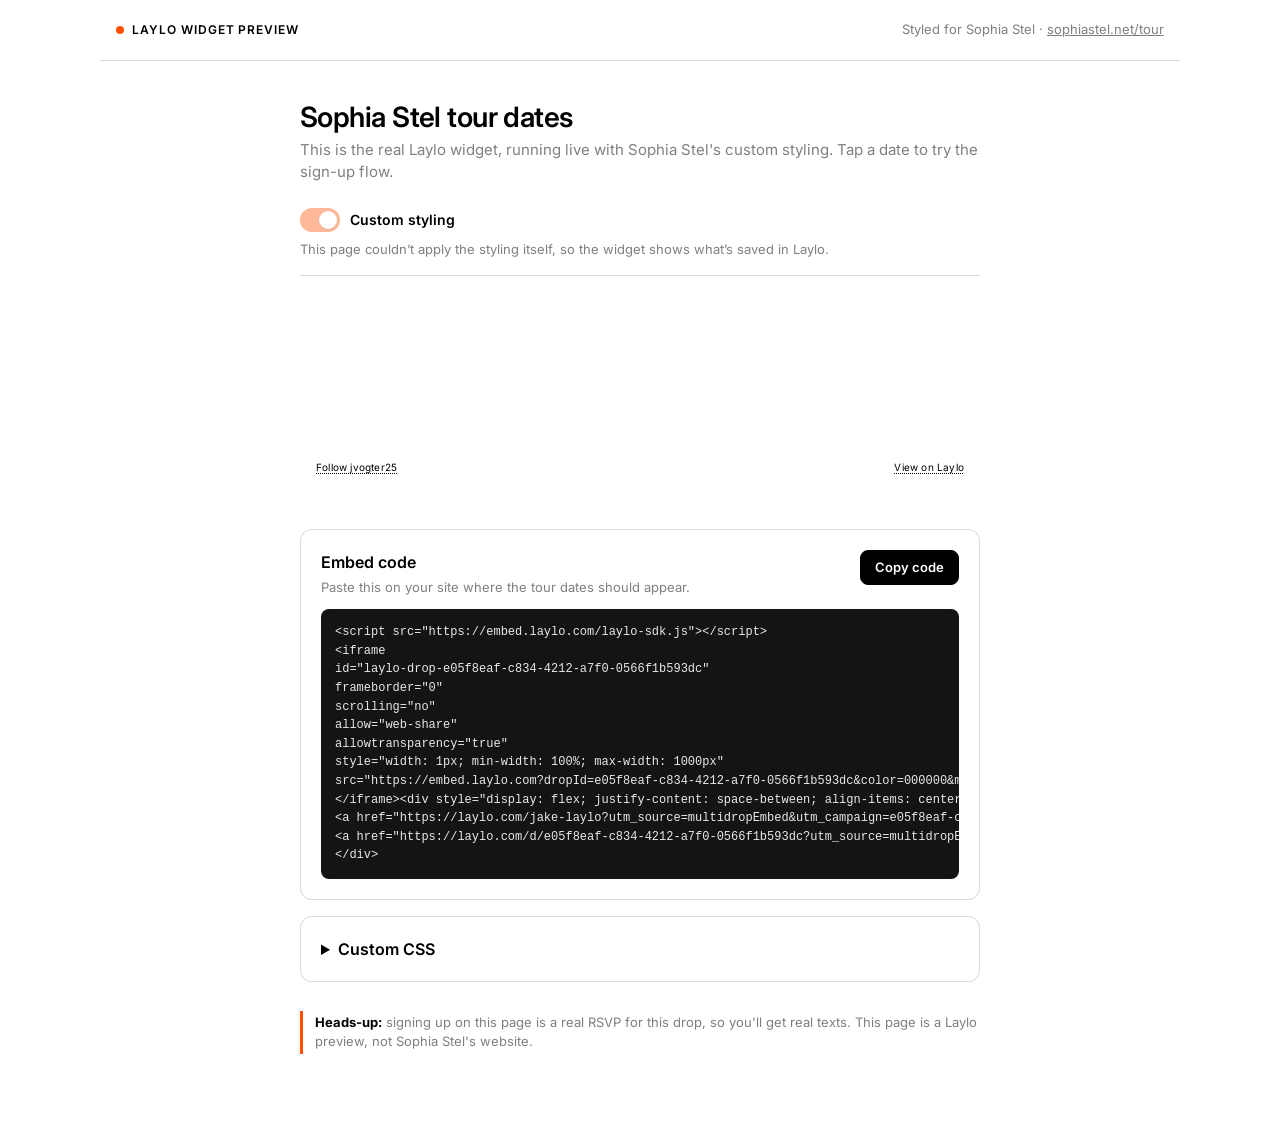
==== previews/sophia-stel-e05f8eaf/index.html @ 951c6c0a "Add Sophia Stel live preview; live pages now apply their own CSS The preview page passes its CSS to " ====
<!doctype html>
<html lang="en">
<head>
<meta charset="utf-8">
<meta name="viewport" content="width=device-width, initial-scale=1">
<meta name="robots" content="noindex, nofollow">
<title>Sophia Stel · Laylo Widget Preview</title>
<link rel="preconnect" href="https://fonts.googleapis.com">
<link rel="preconnect" href="https://fonts.gstatic.com" crossorigin>
<link href="https://fonts.googleapis.com/css2?family=Inter:wght@400;500;600&display=swap" rel="stylesheet">
<style>
  :root {
    --page-bg: #ffffff;
    --ink: #000000;
    --muted: rgba(0,0,0,.5);
    --line: rgba(0,0,0,.14);
    --panel: #ffffff;
    --accent: #ff4f00;
  }
  * { box-sizing: border-box; }
  html, body { margin: 0; }
  body {
    background-color: var(--page-bg);
    
    color: var(--ink);
    font: 15px/1.5 'Inter', system-ui, -apple-system, 'Segoe UI', sans-serif;
    -webkit-font-smoothing: antialiased;
    overflow-x: hidden;
  }
  .bar {
    display: flex;
    flex-wrap: wrap;
    align-items: center;
    justify-content: space-between;
    gap: 8px 16px;
    max-width: 1080px;
    margin: 0 auto;
    padding: 20px 16px;
    border-bottom: 1px solid var(--line);
  }
  .bar-label {
    display: inline-flex;
    align-items: center;
    gap: 8px;
    font-size: 12px;
    font-weight: 600;
    letter-spacing: .08em;
    text-transform: uppercase;
  }
  .bar-label::before {
    content: "";
    width: 8px;
    height: 8px;
    border-radius: 50%;
    background: var(--accent);
  }
  .bar-meta { font-size: 13px; color: var(--muted); }
  .bar-meta a { color: inherit; }
  main {
    max-width: 1080px;
    margin: 0 auto;
    padding: 0 16px 64px;
  }
  .intro {
    max-width: 680px;
    margin: 40px auto 24px;
  }
  .intro h1 {
    margin: 0 0 6px;
    font-size: 28px;
    line-height: 1.15;
    font-weight: 600;
    letter-spacing: -0.02em;
  }
  .intro p { margin: 0; color: var(--muted); }
  .stage {
    max-width: 680px;
    margin: 0 auto;
  }
  .toolbar {
    max-width: 680px;
    margin: 0 auto 20px;
    display: flex;
    flex-wrap: wrap;
    align-items: center;
    gap: 8px 16px;
    padding-bottom: 16px;
    border-bottom: 1px solid var(--line);
  }
  .switch { display: inline-flex; align-items: center; gap: 10px; cursor: pointer; font-size: 14px; font-weight: 600; }
  .switch input { position: absolute; opacity: 0; width: 1px; height: 1px; }
  .track { width: 40px; height: 24px; border-radius: 12px; background: var(--line); position: relative; transition: background .15s; flex-shrink: 0; }
  .track::after { content: ""; position: absolute; top: 3px; left: 3px; width: 18px; height: 18px; border-radius: 50%; background: #fff; box-shadow: 0 1px 2px rgba(0,0,0,.25); transition: transform .15s; }
  .switch input:checked + .track { background: var(--accent); }
  .switch input:checked + .track::after { transform: translateX(16px); }
  .switch input:focus-visible + .track { outline: 2px solid var(--ink); outline-offset: 2px; }
  .switch input:disabled + .track { opacity: .4; }
  .status { margin: 0; font-size: 13px; color: var(--muted); min-width: 0; }
  .status[data-state="saved"]::before,
  .status[data-state="unsaved"]::before {
    content: "";
    display: inline-block;
    width: 7px;
    height: 7px;
    margin-right: 6px;
    border-radius: 50%;
    vertical-align: 1px;
    background: #1f9d55;
  }
  .status[data-state="unsaved"]::before { background: #d97706; }
  @media (prefers-reduced-motion: reduce) { .track, .track::after { transition: none; } }
  .handoff {
    max-width: 680px;
    margin: 48px auto 0;
    display: grid;
    gap: 16px;
  }
  .panel {
    background: var(--panel);
    border: 1px solid var(--line);
    border-radius: 12px;
    padding: 20px;
    min-width: 0;
  }
  .panel-head {
    display: flex;
    align-items: flex-start;
    justify-content: space-between;
    gap: 12px;
    margin-bottom: 12px;
  }
  .panel h2 { margin: 0; font-size: 16px; font-weight: 600; }
  .panel p { margin: 4px 0 0; font-size: 13px; color: var(--muted); }
  pre {
    margin: 0;
    max-height: 280px;
    overflow: auto;
    padding: 14px;
    border-radius: 8px;
    background: #141414;
    color: #e9e9e6;
    font: 12px/1.55 ui-monospace, SFMono-Regular, Menlo, Consolas, monospace;
    white-space: pre;
  }
  .copy {
    flex-shrink: 0;
    appearance: none;
    border: 1px solid var(--ink);
    background: var(--ink);
    color: var(--page-bg);
    font: 600 13px/1 'Inter', system-ui, sans-serif;
    padding: 10px 14px;
    border-radius: 8px;
    cursor: pointer;
  }
  .copy:hover { opacity: .85; }
  details summary {
    cursor: pointer;
    font-size: 16px;
    font-weight: 600;
    list-style-position: inside;
  }
  details[open] summary { margin-bottom: 12px; }
  .note {
    font-size: 13px;
    color: var(--muted);
    border-left: 3px solid var(--accent);
    padding: 2px 0 2px 12px;
  }
  .note strong { color: var(--ink); }
  @media (max-width: 520px) {
    .intro { margin-top: 28px; }
    .intro h1 { font-size: 23px; }
    .panel { padding: 16px; }
    .panel-head { flex-direction: column; }
  }
</style>
</head>
<body>
  <header class="bar">
    <span class="bar-label">Laylo widget preview</span>
    <span class="bar-meta">Styled for Sophia Stel · <a href="https://sophiastel.net/tour" target="_blank" rel="noopener">sophiastel.net/tour</a></span>
  </header>

  <main>
    <section class="intro">
      <h1>Sophia Stel tour dates</h1>
      <p>This is the real Laylo widget, running live with Sophia Stel's custom styling. Tap a date to try the sign-up flow.</p>
    </section>

    <div class="toolbar">
      <label class="switch" for="styling-toggle">
        <input type="checkbox" id="styling-toggle" checked>
        <span class="track" aria-hidden="true"></span>
        <span>Custom styling</span>
      </label>
      <p class="status" id="saved-status" aria-live="polite">Loading the widget…</p>
    </div>

    <section class="stage" aria-label="Live Laylo widget">
<!-- Laylo embed: start -->
<script src="https://embed.laylo.com/laylo-sdk.js"></script>
<iframe
id="laylo-drop-e05f8eaf-c834-4212-a7f0-0566f1b593dc"
frameborder="0"
scrolling="no"
allow="web-share"
allowtransparency="true"
style="width: 1px; min-width: 100%; max-width: 1000px"
src="https://embed.laylo.com?dropId=e05f8eaf-c834-4212-a7f0-0566f1b593dc&color=000000&minimal=false&theme=light&background=transparent&customFontUrl=https%3A%2F%2Ffonts.gstatic.com%2Fs%2Ftinos%2Fv26%2FbuE4poGnedXvwjX7fmRD8iI_.woff2">
</iframe><div style="display: flex; justify-content: space-between; align-items: center; gap: 4px; padding: 8px 16px;">
<a href="https://laylo.com/jake-laylo?utm_source=multidropEmbed&utm_campaign=e05f8eaf-c834-4212-a7f0-0566f1b593dc&utm_medium=profileLink" target="_blank" style="color: inherit; font-size: 10px; font-style: normal; font-weight: 400; line-height: 12px; letter-spacing: 0.2px; text-decoration-line: underline; text-decoration-style: dotted; text-decoration-skip-ink: none; text-decoration-thickness: auto; text-underline-offset: auto;text-underline-position: from-font;">Follow jvogter25</a>
<a href="https://laylo.com/d/e05f8eaf-c834-4212-a7f0-0566f1b593dc?utm_source=multidropEmbed&utm_campaign=e05f8eaf-c834-4212-a7f0-0566f1b593dc&utm_medium=multridropLink" target="_blank" style="color: inherit; font-size: 10px; font-style: normal; font-weight: 400; line-height: 12px; letter-spacing: 0.2px; text-decoration-line: underline; text-decoration-style: dotted; text-decoration-skip-ink: none; text-decoration-thickness: auto; text-underline-offset: auto;text-underline-position: from-font;">View on Laylo</a>
</div>
<!-- Laylo embed: end -->
    </section>

    <section class="handoff">
      <div class="panel">
        <div class="panel-head">
          <div>
            <h2>Embed code</h2>
            <p>Paste this on your site where the tour dates should appear.</p>
          </div>
          <button class="copy" type="button" data-copy="embed-code">Copy code</button>
        </div>
        <pre id="embed-code">&lt;script src=&quot;https://embed.laylo.com/laylo-sdk.js&quot;&gt;&lt;/script&gt;
&lt;iframe
id=&quot;laylo-drop-e05f8eaf-c834-4212-a7f0-0566f1b593dc&quot;
frameborder=&quot;0&quot;
scrolling=&quot;no&quot;
allow=&quot;web-share&quot;
allowtransparency=&quot;true&quot;
style=&quot;width: 1px; min-width: 100%; max-width: 1000px&quot;
src=&quot;https://embed.laylo.com?dropId=e05f8eaf-c834-4212-a7f0-0566f1b593dc&amp;color=000000&amp;minimal=false&amp;theme=light&amp;background=transparent&amp;customFontUrl=https%3A%2F%2Ffonts.gstatic.com%2Fs%2Ftinos%2Fv26%2FbuE4poGnedXvwjX7fmRD8iI_.woff2&quot;&gt;
&lt;/iframe&gt;&lt;div style=&quot;display: flex; justify-content: space-between; align-items: center; gap: 4px; padding: 8px 16px;&quot;&gt;
&lt;a href=&quot;https://laylo.com/jake-laylo?utm_source=multidropEmbed&amp;utm_campaign=e05f8eaf-c834-4212-a7f0-0566f1b593dc&amp;utm_medium=profileLink&quot; target=&quot;_blank&quot; style=&quot;color: inherit; font-size: 10px; font-style: normal; font-weight: 400; line-height: 12px; letter-spacing: 0.2px; text-decoration-line: underline; text-decoration-style: dotted; text-decoration-skip-ink: none; text-decoration-thickness: auto; text-underline-offset: auto;text-underline-position: from-font;&quot;&gt;Follow jvogter25&lt;/a&gt;
&lt;a href=&quot;https://laylo.com/d/e05f8eaf-c834-4212-a7f0-0566f1b593dc?utm_source=multidropEmbed&amp;utm_campaign=e05f8eaf-c834-4212-a7f0-0566f1b593dc&amp;utm_medium=multridropLink&quot; target=&quot;_blank&quot; style=&quot;color: inherit; font-size: 10px; font-style: normal; font-weight: 400; line-height: 12px; letter-spacing: 0.2px; text-decoration-line: underline; text-decoration-style: dotted; text-decoration-skip-ink: none; text-decoration-thickness: auto; text-underline-offset: auto;text-underline-position: from-font;&quot;&gt;View on Laylo&lt;/a&gt;
&lt;/div&gt;</pre>
      </div>

      <details class="panel">
        <summary>Custom CSS</summary>
        <div class="panel-head">
          <p>This styling is saved on the drop in Laylo (Sharing tab), so nothing extra goes on your site.</p>
          <button class="copy" type="button" data-copy="custom-css">Copy CSS</button>
        </div>
        <pre id="custom-css">/* Laylo tour widget: Sophia Stel (sophiastel.net/tour)
   Matches her tour list: Times New Roman throughout, lowercase dates and venues
   with wide tracking, grey cities, and a &quot;TICKETS -&gt;&quot; link set between two hairlines.
   Sizes follow her site&#x27;s scale: 12px in a desktop column, 15px when the widget is phone-narrow.
   Pair with embed settings: color=000000  theme=light  background=transparent
                             customFontUrl=&lt;Tinos woff2, same file her homepage embed uses&gt;
   Works best with &quot;large dates&quot; on, so each stop reads &quot;mar 4&quot; above the venue. */

@import url(&#x27;https://fonts.googleapis.com/css2?family=Tinos:wght@400;700&amp;display=swap&#x27;);

:root {
  --ss-serif: &#x27;Times New Roman&#x27;, Times, &#x27;Tinos&#x27;, serif;
  --ss-size: 12px;
  --ss-ink: #000000;
  --ss-muted: rgba(0, 0, 0, 0.5);
  --ss-rule: 1px solid #000000;
  --ss-track: 0.04em;
  --ss-track-wide: 0.09em;
}

@media (max-width: 479px) {
  :root { --ss-size: 15px; }
}

/* ---------- Tour list ---------- */

#laylo-drop-container {
  background: transparent !important;
  color: var(--ss-ink) !important;
  font-family: var(--ss-serif) !important;
  font-size: var(--ss-size) !important;
}

#laylo-drop-instructions-container {
  background: transparent !important;
  padding: 0 0 1.6em !important;
}

#laylo-drop-choose-a-date {
  font-family: var(--ss-serif) !important;
  font-size: var(--ss-size) !important;
  font-weight: 400 !important;
  line-height: 1 !important;
  letter-spacing: var(--ss-track) !important;
  text-transform: uppercase !important;
  text-align: left !important;
  color: var(--ss-ink) !important;
}

.laylo-stop-row {
  background: transparent !important;
  border: 0 !important;
  border-radius: 0 !important;
  box-shadow: none !important;
  backdrop-filter: none !important;
  min-height: 0 !important;
  margin: 0 !important;
  font-size: var(--ss-size) !important;
}

/* Row padding lives on the wrapper around the row content */
div:has(&gt; .laylo-stop-row-content) {
  padding: 0.93em 0 !important;
}

.laylo-stop-row:first-child div:has(&gt; .laylo-stop-row-content) {
  padding-top: 0 !important;
}

.laylo-stop-row-content {
  display: flex !important;
  flex-wrap: nowrap !important;
  align-items: center !important;
  gap: 1.07em !important;
}

/* Date and city on one line, venue under it: the title and location
   wrappers step aside so their contents share one flex line */
.laylo-stop-title-column {
  width: auto !important;
  flex: 1 1 auto !important;
  min-width: 0 !important;
  display: flex !important;
  flex-wrap: wrap !important;
  align-items: baseline !important;
  column-gap: 1.07em !important;
  row-gap: 0.4em !important;
}

.laylo-stop-title-column &gt; div:not(.laylo-stop-date),
.laylo-stop-title-column &gt; div:not(.laylo-stop-date) &gt; div {
  display: contents !important;
}

.laylo-stop-date {
  order: 0 !important;
  display: inline-flex !important;
  flex-direction: row !important;
  align-items: baseline !important;
  gap: 0.33em !important;
  width: auto !important;
  height: auto !important;
  padding: 0 !important;
  border: 0 !important;
  border-radius: 0 !important;
  background: none !important;
}

.laylo-stop-date-month,
.laylo-stop-date-day {
  margin: 0 !important;
  font-family: var(--ss-serif) !important;
  font-size: var(--ss-size) !important;
  font-weight: 400 !important;
  line-height: 1.1 !important;
  letter-spacing: var(--ss-track-wide) !important;
  text-transform: lowercase !important;
  color: var(--ss-ink) !important;
}

.laylo-stop-date-year {
  display: none !important;
}

.laylo-stop-title {
  order: 2 !important;
  flex-basis: 100% !important;
  margin: 0 !important;
  font-family: var(--ss-serif) !important;
  font-size: var(--ss-size) !important;
  font-weight: 400 !important;
  line-height: 1.1 !important;
  letter-spacing: var(--ss-track-wide) !important;
  text-transform: lowercase !important;
  text-align: left !important;
  color: var(--ss-ink) !important;
}

.laylo-stop-location {
  order: 1 !important;
  margin: 0 !important;
  font-family: var(--ss-serif) !important;
  font-size: var(--ss-size) !important;
  font-weight: 400 !important;
  line-height: 1.1 !important;
  letter-spacing: var(--ss-track-wide) !important;
  text-transform: lowercase !important;
  color: var(--ss-muted) !important;
}

/* &quot;NEAR YOU&quot; becomes a plain uppercase label, like her nav */
.laylo-stop-location-tag {
  order: 1 !important;
  margin: 0 !important;
  padding: 0 !important;
  border-radius: 0 !important;
  background: transparent !important;
}

.laylo-stop-location-text {
  font-family: var(--ss-serif) !important;
  font-size: var(--ss-size) !important;
  font-weight: 400 !important;
  line-height: 1.1 !important;
  letter-spacing: var(--ss-track) !important;
  text-transform: uppercase !important;
  color: var(--ss-ink) !important;
}

.laylo-stop-location-pin {
  display: none !important;
}

.laylo-stop-button-column,
.laylo-stop-button-column &gt; div {
  flex: 0 0 auto !important;
  width: auto !important;
  min-width: 0 !important;
}

/* Her link block: label and arrow between two 1px rules */
.laylo-stop-button {
  display: flex !important;
  align-items: center !important;
  justify-content: space-between !important;
  gap: 0.53em !important;
  width: 5.8em !important;
  min-width: 5.8em !important;
  height: 1.47em !important;
  min-height: 0 !important;
  margin: 0 !important;
  padding: 0 !important;
  background: transparent !important;
  color: var(--ss-ink) !important;
  border: 0 !important;
  border-top: var(--ss-rule) !important;
  border-bottom: var(--ss-rule) !important;
  border-radius: 0 !important;
  box-shadow: none !important;
  font-family: var(--ss-serif) !important;
  font-size: var(--ss-size) !important;
  font-weight: 400 !important;
  line-height: 1 !important;
  letter-spacing: var(--ss-track) !important;
  text-transform: uppercase !important;
  text-align: left !important;
  transition: opacity 0.12s ease !important;
}

.laylo-stop-button::after {
  content: &quot;\2192&quot;;
  flex-shrink: 0;
}

.laylo-stop-button:hover {
  background: transparent !important;
  box-shadow: none !important;
  opacity: 0.55 !important;
}

/* Phone width: the link block drops under the show, left-aligned, as on her site */
@media (max-width: 479px) {
  .laylo-stop-row-content {
    flex-wrap: wrap !important;
    row-gap: 0.67em !important;
  }
  .laylo-stop-title-column {
    flex-basis: 100% !important;
  }
  .laylo-stop-button-column,
  .laylo-stop-button-column &gt; div {
    justify-content: flex-start !important;
  }
}

/* ---------- RSVP card (opens after picking a date) ---------- */

#laylo-rsvp-card-container {
  background: #ffffff !important;
  color: var(--ss-ink) !important;
  border: 0 !important;
  border-top: var(--ss-rule) !important;
  border-bottom: var(--ss-rule) !important;
  border-radius: 0 !important;
  box-shadow: none !important;
  font-family: var(--ss-serif) !important;
  font-size: var(--ss-size) !important;
}

.laylo-rsvp-card-content {
  gap: 1.07em !important;
}

.laylo-rsvp-header {
  gap: 0.4em !important;
}

.laylo-rsvp-profile-title {
  font-family: var(--ss-serif) !important;
  font-size: var(--ss-size) !important;
  font-weight: 400 !important;
  letter-spacing: var(--ss-track) !important;
  text-transform: uppercase !important;
  color: var(--ss-ink) !important;
}

#laylo-rsvp-card-title {
  font-family: var(--ss-serif) !important;
  font-size: var(--ss-size) !important;
  font-weight: 400 !important;
  line-height: 1.1 !important;
  letter-spacing: var(--ss-track-wide) !important;
  text-transform: lowercase !important;
  color: var(--ss-ink) !important;
}

#laylo-rsvp-date {
  font-family: var(--ss-serif) !important;
  font-size: var(--ss-size) !important;
  font-weight: 400 !important;
  letter-spacing: var(--ss-track-wide) !important;
  text-transform: lowercase !important;
  color: var(--ss-ink) !important;
}

#laylo-rsvp-countdown {
  font-family: var(--ss-serif) !important;
  font-size: var(--ss-size) !important;
  letter-spacing: var(--ss-track-wide) !important;
  color: var(--ss-muted) !important;
}

#laylo-rsvp-subtitle {
  font-family: var(--ss-serif) !important;
  font-size: calc(var(--ss-size) * 0.8) !important;
  line-height: 1.3 !important;
  letter-spacing: var(--ss-track) !important;
  color: var(--ss-muted) !important;
}

/* Phone field: a single bottom rule. Inputs stay at 16px so iPhones don&#x27;t zoom in. */
div:has(&gt; .laylo-rsvp-form) {
  background: transparent !important;
  border: 0 !important;
  border-bottom: var(--ss-rule) !important;
  border-radius: 0 !important;
  box-shadow: none !important;
  padding-left: 0 !important;
}

.laylo-rsvp-form {
  background: transparent !important;
}

.laylo-rsvp-form input {
  font-family: var(--ss-serif) !important;
  font-size: 16px !important;
  letter-spacing: var(--ss-track-wide) !important;
  color: var(--ss-ink) !important;
}

#laylo-rsvp-submit-button,
.laylo-rsvp-submit-button {
  display: inline-flex !important;
  align-items: center !important;
  gap: 0.53em !important;
  min-width: 0 !important;
  padding: 0 0 0 0.53em !important;
  background: transparent !important;
  color: var(--ss-ink) !important;
  border: 0 !important;
  border-radius: 0 !important;
  box-shadow: none !important;
  font-family: var(--ss-serif) !important;
  font-size: var(--ss-size) !important;
  font-weight: 400 !important;
  letter-spacing: var(--ss-track) !important;
  text-transform: uppercase !important;
  transition: opacity 0.12s ease !important;
}

#laylo-rsvp-submit-button::after {
  content: &quot;\2192&quot;;
}

#laylo-rsvp-submit-button:hover,
.laylo-rsvp-submit-button:hover {
  background: transparent !important;
  opacity: 0.55 !important;
}

/* Keep the sending spinner visible on the transparent button */
#laylo-rsvp-submit-button [aria-label=&quot;Submitting&quot;] {
  color: var(--ss-ink) !important;
}

/* ---------- After signing up ---------- */

#laylo-completed-subtext {
  font-family: var(--ss-serif) !important;
  font-size: var(--ss-size) !important;
  letter-spacing: var(--ss-track-wide) !important;
  color: var(--ss-ink) !important;
}

.laylo-completed-share-buttons {
  background: transparent !important;
  color: var(--ss-ink) !important;
  border: 0 !important;
  border-top: var(--ss-rule) !important;
  border-bottom: var(--ss-rule) !important;
  border-radius: 0 !important;
  box-shadow: none !important;
  font-family: var(--ss-serif) !important;
  font-size: var(--ss-size) !important;
  font-weight: 400 !important;
  letter-spacing: var(--ss-track) !important;
  text-transform: uppercase !important;
}

.laylo-completed-share-buttons:hover {
  background: transparent !important;
  opacity: 0.55 !important;
}

/* ---------- Code verification ---------- */

#laylo-verify-enter-code-text {
  font-family: var(--ss-serif) !important;
  font-size: var(--ss-size) !important;
  font-weight: 400 !important;
  letter-spacing: var(--ss-track) !important;
  text-transform: uppercase !important;
  color: var(--ss-ink) !important;
}

#laylo-verify-sent-to-text {
  font-family: var(--ss-serif) !important;
  font-size: var(--ss-size) !important;
  letter-spacing: var(--ss-track-wide) !important;
  color: var(--ss-muted) !important;
}

#laylo-verify-expire-text {
  font-family: var(--ss-serif) !important;
  font-size: var(--ss-size) !important;
  letter-spacing: var(--ss-track-wide) !important;
  color: var(--ss-muted) !important;
}

#laylo-resend-code-text {
  font-family: var(--ss-serif) !important;
  font-size: var(--ss-size) !important;
  letter-spacing: var(--ss-track-wide) !important;
  color: var(--ss-ink) !important;
  text-decoration: underline !important;
  text-underline-offset: 0.2em !important;
}

/* ---------- Instagram RSVP ---------- */

#laylo-instagram-rsvp-button {
  justify-content: space-between !important;
  height: auto !important;
  min-height: 1.47em !important;
  padding: 0.3em 0 !important;
  background: transparent !important;
  color: var(--ss-ink) !important;
  border: 0 !important;
  border-top: var(--ss-rule) !important;
  border-bottom: var(--ss-rule) !important;
  border-radius: 0 !important;
  box-shadow: none !important;
  font-family: var(--ss-serif) !important;
  font-size: var(--ss-size) !important;
  font-weight: 400 !important;
  letter-spacing: var(--ss-track) !important;
  text-transform: uppercase !important;
}

#laylo-instagram-rsvp-button::after {
  content: &quot;\2192&quot;;
}

#laylo-instagram-rsvp-button:hover {
  background: transparent !important;
  opacity: 0.55 !important;
}

#laylo-rsvp-instagram-instructions {
  font-family: var(--ss-serif) !important;
  letter-spacing: var(--ss-track) !important;
  color: var(--ss-muted) !important;
}

#laylo-instagram-confirmation-text {
  font-family: var(--ss-serif) !important;
  color: var(--ss-ink) !important;
}

#laylo-instagram-subtext {
  font-family: var(--ss-serif) !important;
  font-size: var(--ss-size) !important;
  letter-spacing: var(--ss-track-wide) !important;
  color: var(--ss-muted) !important;
}
</pre>
      </details>

      <p class="note"><strong>Heads-up:</strong> signing up on this page is a real RSVP for this drop, so you'll get real texts. This page is a Laylo preview, not Sophia Stel's website.</p>
    </section>
  </main>

  <script>
    /* Preview styling. The Laylo SDK on this page hands the drop's data, saved CSS
       included, to the widget. This passes the CSS below in its place, through the
       same path the widget uses for saved CSS, so the preview shows it before anyone
       saves it in Laylo. The embed code customers paste does not include this. */
    (function () {
      var CSS = "/* Laylo tour widget: Sophia Stel (sophiastel.net/tour)\n   Matches her tour list: Times New Roman throughout, lowercase dates and venues\n   with wide tracking, grey cities, and a \"TICKETS ->\" link set between two hairlines.\n   Sizes follow her site's scale: 12px in a desktop column, 15px when the widget is phone-narrow.\n   Pair with embed settings: color=000000  theme=light  background=transparent\n                             customFontUrl=<Tinos woff2, same file her homepage embed uses>\n   Works best with \"large dates\" on, so each stop reads \"mar 4\" above the venue. */\n\n@import url('https://fonts.googleapis.com/css2?family=Tinos:wght@400;700&display=swap');\n\n:root {\n  --ss-serif: 'Times New Roman', Times, 'Tinos', serif;\n  --ss-size: 12px;\n  --ss-ink: #000000;\n  --ss-muted: rgba(0, 0, 0, 0.5);\n  --ss-rule: 1px solid #000000;\n  --ss-track: 0.04em;\n  --ss-track-wide: 0.09em;\n}\n\n@media (max-width: 479px) {\n  :root { --ss-size: 15px; }\n}\n\n/* ---------- Tour list ---------- */\n\n#laylo-drop-container {\n  background: transparent !important;\n  color: var(--ss-ink) !important;\n  font-family: var(--ss-serif) !important;\n  font-size: var(--ss-size) !important;\n}\n\n#laylo-drop-instructions-container {\n  background: transparent !important;\n  padding: 0 0 1.6em !important;\n}\n\n#laylo-drop-choose-a-date {\n  font-family: var(--ss-serif) !important;\n  font-size: var(--ss-size) !important;\n  font-weight: 400 !important;\n  line-height: 1 !important;\n  letter-spacing: var(--ss-track) !important;\n  text-transform: uppercase !important;\n  text-align: left !important;\n  color: var(--ss-ink) !important;\n}\n\n.laylo-stop-row {\n  background: transparent !important;\n  border: 0 !important;\n  border-radius: 0 !important;\n  box-shadow: none !important;\n  backdrop-filter: none !important;\n  min-height: 0 !important;\n  margin: 0 !important;\n  font-size: var(--ss-size) !important;\n}\n\n/* Row padding lives on the wrapper around the row content */\ndiv:has(> .laylo-stop-row-content) {\n  padding: 0.93em 0 !important;\n}\n\n.laylo-stop-row:first-child div:has(> .laylo-stop-row-content) {\n  padding-top: 0 !important;\n}\n\n.laylo-stop-row-content {\n  display: flex !important;\n  flex-wrap: nowrap !important;\n  align-items: center !important;\n  gap: 1.07em !important;\n}\n\n/* Date and city on one line, venue under it: the title and location\n   wrappers step aside so their contents share one flex line */\n.laylo-stop-title-column {\n  width: auto !important;\n  flex: 1 1 auto !important;\n  min-width: 0 !important;\n  display: flex !important;\n  flex-wrap: wrap !important;\n  align-items: baseline !important;\n  column-gap: 1.07em !important;\n  row-gap: 0.4em !important;\n}\n\n.laylo-stop-title-column > div:not(.laylo-stop-date),\n.laylo-stop-title-column > div:not(.laylo-stop-date) > div {\n  display: contents !important;\n}\n\n.laylo-stop-date {\n  order: 0 !important;\n  display: inline-flex !important;\n  flex-direction: row !important;\n  align-items: baseline !important;\n  gap: 0.33em !important;\n  width: auto !important;\n  height: auto !important;\n  padding: 0 !important;\n  border: 0 !important;\n  border-radius: 0 !important;\n  background: none !important;\n}\n\n.laylo-stop-date-month,\n.laylo-stop-date-day {\n  margin: 0 !important;\n  font-family: var(--ss-serif) !important;\n  font-size: var(--ss-size) !important;\n  font-weight: 400 !important;\n  line-height: 1.1 !important;\n  letter-spacing: var(--ss-track-wide) !important;\n  text-transform: lowercase !important;\n  color: var(--ss-ink) !important;\n}\n\n.laylo-stop-date-year {\n  display: none !important;\n}\n\n.laylo-stop-title {\n  order: 2 !important;\n  flex-basis: 100% !important;\n  margin: 0 !important;\n  font-family: var(--ss-serif) !important;\n  font-size: var(--ss-size) !important;\n  font-weight: 400 !important;\n  line-height: 1.1 !important;\n  letter-spacing: var(--ss-track-wide) !important;\n  text-transform: lowercase !important;\n  text-align: left !important;\n  color: var(--ss-ink) !important;\n}\n\n.laylo-stop-location {\n  order: 1 !important;\n  margin: 0 !important;\n  font-family: var(--ss-serif) !important;\n  font-size: var(--ss-size) !important;\n  font-weight: 400 !important;\n  line-height: 1.1 !important;\n  letter-spacing: var(--ss-track-wide) !important;\n  text-transform: lowercase !important;\n  color: var(--ss-muted) !important;\n}\n\n/* \"NEAR YOU\" becomes a plain uppercase label, like her nav */\n.laylo-stop-location-tag {\n  order: 1 !important;\n  margin: 0 !important;\n  padding: 0 !important;\n  border-radius: 0 !important;\n  background: transparent !important;\n}\n\n.laylo-stop-location-text {\n  font-family: var(--ss-serif) !important;\n  font-size: var(--ss-size) !important;\n  font-weight: 400 !important;\n  line-height: 1.1 !important;\n  letter-spacing: var(--ss-track) !important;\n  text-transform: uppercase !important;\n  color: var(--ss-ink) !important;\n}\n\n.laylo-stop-location-pin {\n  display: none !important;\n}\n\n.laylo-stop-button-column,\n.laylo-stop-button-column > div {\n  flex: 0 0 auto !important;\n  width: auto !important;\n  min-width: 0 !important;\n}\n\n/* Her link block: label and arrow between two 1px rules */\n.laylo-stop-button {\n  display: flex !important;\n  align-items: center !important;\n  justify-content: space-between !important;\n  gap: 0.53em !important;\n  width: 5.8em !important;\n  min-width: 5.8em !important;\n  height: 1.47em !important;\n  min-height: 0 !important;\n  margin: 0 !important;\n  padding: 0 !important;\n  background: transparent !important;\n  color: var(--ss-ink) !important;\n  border: 0 !important;\n  border-top: var(--ss-rule) !important;\n  border-bottom: var(--ss-rule) !important;\n  border-radius: 0 !important;\n  box-shadow: none !important;\n  font-family: var(--ss-serif) !important;\n  font-size: var(--ss-size) !important;\n  font-weight: 400 !important;\n  line-height: 1 !important;\n  letter-spacing: var(--ss-track) !important;\n  text-transform: uppercase !important;\n  text-align: left !important;\n  transition: opacity 0.12s ease !important;\n}\n\n.laylo-stop-button::after {\n  content: \"\\2192\";\n  flex-shrink: 0;\n}\n\n.laylo-stop-button:hover {\n  background: transparent !important;\n  box-shadow: none !important;\n  opacity: 0.55 !important;\n}\n\n/* Phone width: the link block drops under the show, left-aligned, as on her site */\n@media (max-width: 479px) {\n  .laylo-stop-row-content {\n    flex-wrap: wrap !important;\n    row-gap: 0.67em !important;\n  }\n  .laylo-stop-title-column {\n    flex-basis: 100% !important;\n  }\n  .laylo-stop-button-column,\n  .laylo-stop-button-column > div {\n    justify-content: flex-start !important;\n  }\n}\n\n/* ---------- RSVP card (opens after picking a date) ---------- */\n\n#laylo-rsvp-card-container {\n  background: #ffffff !important;\n  color: var(--ss-ink) !important;\n  border: 0 !important;\n  border-top: var(--ss-rule) !important;\n  border-bottom: var(--ss-rule) !important;\n  border-radius: 0 !important;\n  box-shadow: none !important;\n  font-family: var(--ss-serif) !important;\n  font-size: var(--ss-size) !important;\n}\n\n.laylo-rsvp-card-content {\n  gap: 1.07em !important;\n}\n\n.laylo-rsvp-header {\n  gap: 0.4em !important;\n}\n\n.laylo-rsvp-profile-title {\n  font-family: var(--ss-serif) !important;\n  font-size: var(--ss-size) !important;\n  font-weight: 400 !important;\n  letter-spacing: var(--ss-track) !important;\n  text-transform: uppercase !important;\n  color: var(--ss-ink) !important;\n}\n\n#laylo-rsvp-card-title {\n  font-family: var(--ss-serif) !important;\n  font-size: var(--ss-size) !important;\n  font-weight: 400 !important;\n  line-height: 1.1 !important;\n  letter-spacing: var(--ss-track-wide) !important;\n  text-transform: lowercase !important;\n  color: var(--ss-ink) !important;\n}\n\n#laylo-rsvp-date {\n  font-family: var(--ss-serif) !important;\n  font-size: var(--ss-size) !important;\n  font-weight: 400 !important;\n  letter-spacing: var(--ss-track-wide) !important;\n  text-transform: lowercase !important;\n  color: var(--ss-ink) !important;\n}\n\n#laylo-rsvp-countdown {\n  font-family: var(--ss-serif) !important;\n  font-size: var(--ss-size) !important;\n  letter-spacing: var(--ss-track-wide) !important;\n  color: var(--ss-muted) !important;\n}\n\n#laylo-rsvp-subtitle {\n  font-family: var(--ss-serif) !important;\n  font-size: calc(var(--ss-size) * 0.8) !important;\n  line-height: 1.3 !important;\n  letter-spacing: var(--ss-track) !important;\n  color: var(--ss-muted) !important;\n}\n\n/* Phone field: a single bottom rule. Inputs stay at 16px so iPhones don't zoom in. */\ndiv:has(> .laylo-rsvp-form) {\n  background: transparent !important;\n  border: 0 !important;\n  border-bottom: var(--ss-rule) !important;\n  border-radius: 0 !important;\n  box-shadow: none !important;\n  padding-left: 0 !important;\n}\n\n.laylo-rsvp-form {\n  background: transparent !important;\n}\n\n.laylo-rsvp-form input {\n  font-family: var(--ss-serif) !important;\n  font-size: 16px !important;\n  letter-spacing: var(--ss-track-wide) !important;\n  color: var(--ss-ink) !important;\n}\n\n#laylo-rsvp-submit-button,\n.laylo-rsvp-submit-button {\n  display: inline-flex !important;\n  align-items: center !important;\n  gap: 0.53em !important;\n  min-width: 0 !important;\n  padding: 0 0 0 0.53em !important;\n  background: transparent !important;\n  color: var(--ss-ink) !important;\n  border: 0 !important;\n  border-radius: 0 !important;\n  box-shadow: none !important;\n  font-family: var(--ss-serif) !important;\n  font-size: var(--ss-size) !important;\n  font-weight: 400 !important;\n  letter-spacing: var(--ss-track) !important;\n  text-transform: uppercase !important;\n  transition: opacity 0.12s ease !important;\n}\n\n#laylo-rsvp-submit-button::after {\n  content: \"\\2192\";\n}\n\n#laylo-rsvp-submit-button:hover,\n.laylo-rsvp-submit-button:hover {\n  background: transparent !important;\n  opacity: 0.55 !important;\n}\n\n/* Keep the sending spinner visible on the transparent button */\n#laylo-rsvp-submit-button [aria-label=\"Submitting\"] {\n  color: var(--ss-ink) !important;\n}\n\n/* ---------- After signing up ---------- */\n\n#laylo-completed-subtext {\n  font-family: var(--ss-serif) !important;\n  font-size: var(--ss-size) !important;\n  letter-spacing: var(--ss-track-wide) !important;\n  color: var(--ss-ink) !important;\n}\n\n.laylo-completed-share-buttons {\n  background: transparent !important;\n  color: var(--ss-ink) !important;\n  border: 0 !important;\n  border-top: var(--ss-rule) !important;\n  border-bottom: var(--ss-rule) !important;\n  border-radius: 0 !important;\n  box-shadow: none !important;\n  font-family: var(--ss-serif) !important;\n  font-size: var(--ss-size) !important;\n  font-weight: 400 !important;\n  letter-spacing: var(--ss-track) !important;\n  text-transform: uppercase !important;\n}\n\n.laylo-completed-share-buttons:hover {\n  background: transparent !important;\n  opacity: 0.55 !important;\n}\n\n/* ---------- Code verification ---------- */\n\n#laylo-verify-enter-code-text {\n  font-family: var(--ss-serif) !important;\n  font-size: var(--ss-size) !important;\n  font-weight: 400 !important;\n  letter-spacing: var(--ss-track) !important;\n  text-transform: uppercase !important;\n  color: var(--ss-ink) !important;\n}\n\n#laylo-verify-sent-to-text {\n  font-family: var(--ss-serif) !important;\n  font-size: var(--ss-size) !important;\n  letter-spacing: var(--ss-track-wide) !important;\n  color: var(--ss-muted) !important;\n}\n\n#laylo-verify-expire-text {\n  font-family: var(--ss-serif) !important;\n  font-size: var(--ss-size) !important;\n  letter-spacing: var(--ss-track-wide) !important;\n  color: var(--ss-muted) !important;\n}\n\n#laylo-resend-code-text {\n  font-family: var(--ss-serif) !important;\n  font-size: var(--ss-size) !important;\n  letter-spacing: var(--ss-track-wide) !important;\n  color: var(--ss-ink) !important;\n  text-decoration: underline !important;\n  text-underline-offset: 0.2em !important;\n}\n\n/* ---------- Instagram RSVP ---------- */\n\n#laylo-instagram-rsvp-button {\n  justify-content: space-between !important;\n  height: auto !important;\n  min-height: 1.47em !important;\n  padding: 0.3em 0 !important;\n  background: transparent !important;\n  color: var(--ss-ink) !important;\n  border: 0 !important;\n  border-top: var(--ss-rule) !important;\n  border-bottom: var(--ss-rule) !important;\n  border-radius: 0 !important;\n  box-shadow: none !important;\n  font-family: var(--ss-serif) !important;\n  font-size: var(--ss-size) !important;\n  font-weight: 400 !important;\n  letter-spacing: var(--ss-track) !important;\n  text-transform: uppercase !important;\n}\n\n#laylo-instagram-rsvp-button::after {\n  content: \"\\2192\";\n}\n\n#laylo-instagram-rsvp-button:hover {\n  background: transparent !important;\n  opacity: 0.55 !important;\n}\n\n#laylo-rsvp-instagram-instructions {\n  font-family: var(--ss-serif) !important;\n  letter-spacing: var(--ss-track) !important;\n  color: var(--ss-muted) !important;\n}\n\n#laylo-instagram-confirmation-text {\n  font-family: var(--ss-serif) !important;\n  color: var(--ss-ink) !important;\n}\n\n#laylo-instagram-subtext {\n  font-family: var(--ss-serif) !important;\n  font-size: var(--ss-size) !important;\n  letter-spacing: var(--ss-track-wide) !important;\n  color: var(--ss-muted) !important;\n}\n";
      var DROP_ID = "e05f8eaf-c834-4212-a7f0-0566f1b593dc";
      var DEFAULT_CSS = '/* Laylo default styling */';
      var mode = 'custom';
      var savedCss = null;
      var toggle = document.getElementById('styling-toggle');
      var status = document.getElementById('saved-status');
      function norm(s) { return String(s || '').replace(/\s+/g, ' ').trim(); }
      function showStatus() {
        if (norm(savedCss) === norm(CSS)) {
          status.textContent = 'Saved in Laylo. The artist’s site shows this styling too.';
          status.setAttribute('data-state', 'saved');
        } else {
          status.textContent = (savedCss ? 'Laylo has different CSS saved on this drop.' : 'Not saved in Laylo yet.') +
            ' This page applies it for the preview.';
          status.setAttribute('data-state', 'unsaved');
        }
      }
      if (typeof laylo === 'undefined' || !laylo.postDrop) {
        status.textContent = 'This page couldn’t apply the styling itself, so the widget shows what’s saved in Laylo.';
        toggle.disabled = true;
        return;
      }
      var post = laylo.postDrop;
      laylo.postDrop = function (id) {
        var drop = laylo.drops && laylo.drops[id];
        if (drop && String(id) === DROP_ID) {
          if (savedCss === null) {
            savedCss = (drop.embedOptions && drop.embedOptions.css) || (drop.appearance && drop.appearance.css) || '';
            showStatus();
          }
          drop.embedOptions = Object.assign({}, drop.embedOptions, { css: mode === 'custom' ? CSS : DEFAULT_CSS });
        }
        return post.apply(this, arguments);
      };
      toggle.addEventListener('change', function () {
        mode = toggle.checked ? 'custom' : 'default';
        if (laylo.drops && laylo.drops[DROP_ID]) laylo.postDrop(DROP_ID);
      });
    })();

    document.querySelectorAll('[data-copy]').forEach(function (btn) {
      btn.addEventListener('click', function () {
        var text = document.getElementById(btn.getAttribute('data-copy')).textContent;
        var label = btn.textContent;
        var done = function () {
          btn.textContent = 'Copied';
          setTimeout(function () { btn.textContent = label; }, 1600);
        };
        if (navigator.clipboard && window.isSecureContext) {
          navigator.clipboard.writeText(text).then(done, function () { fallback(text); done(); });
        } else { fallback(text); done(); }
      });
    });
    function fallback(text) {
      var ta = document.createElement('textarea');
      ta.value = text;
      ta.setAttribute('readonly', '');
      ta.style.position = 'fixed';
      ta.style.opacity = '0';
      document.body.appendChild(ta);
      ta.select();
      try { document.execCommand('copy'); } catch (e) {}
      document.body.removeChild(ta);
    }
  </script>
</body>
</html>
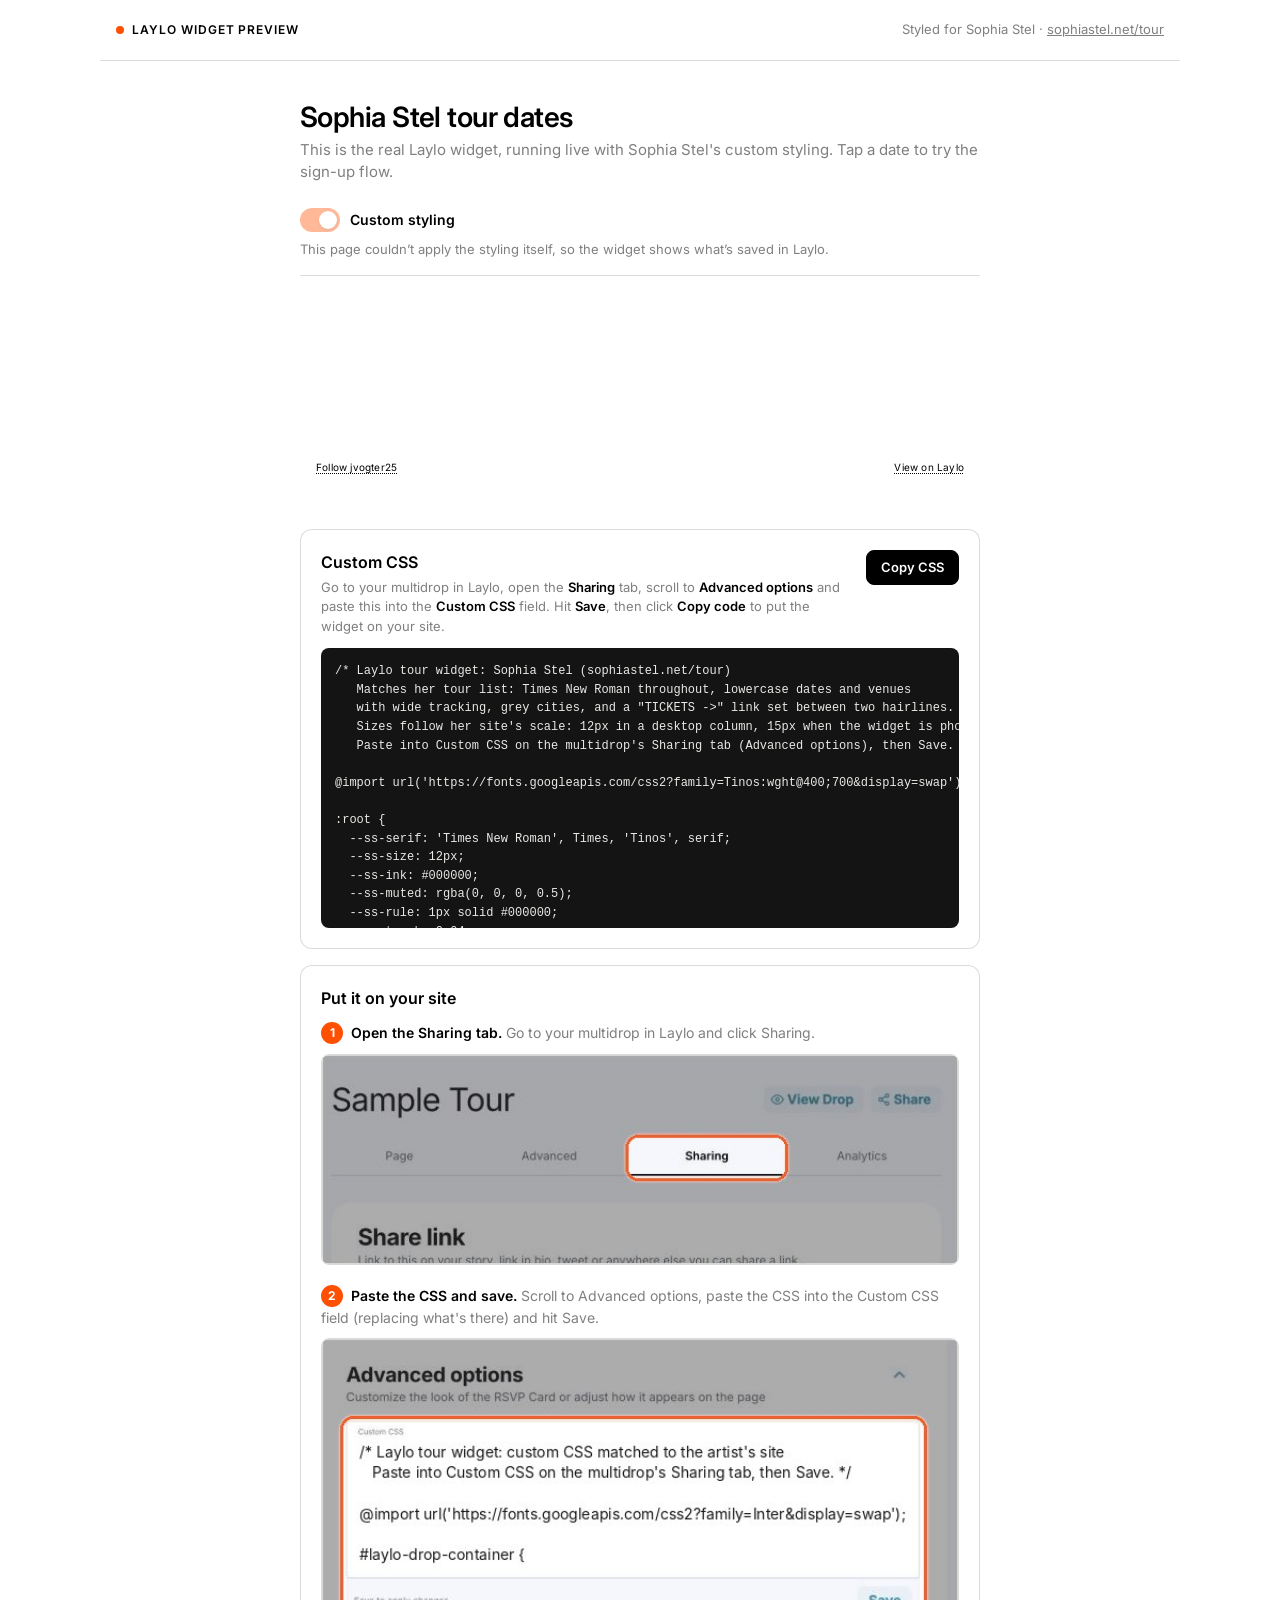
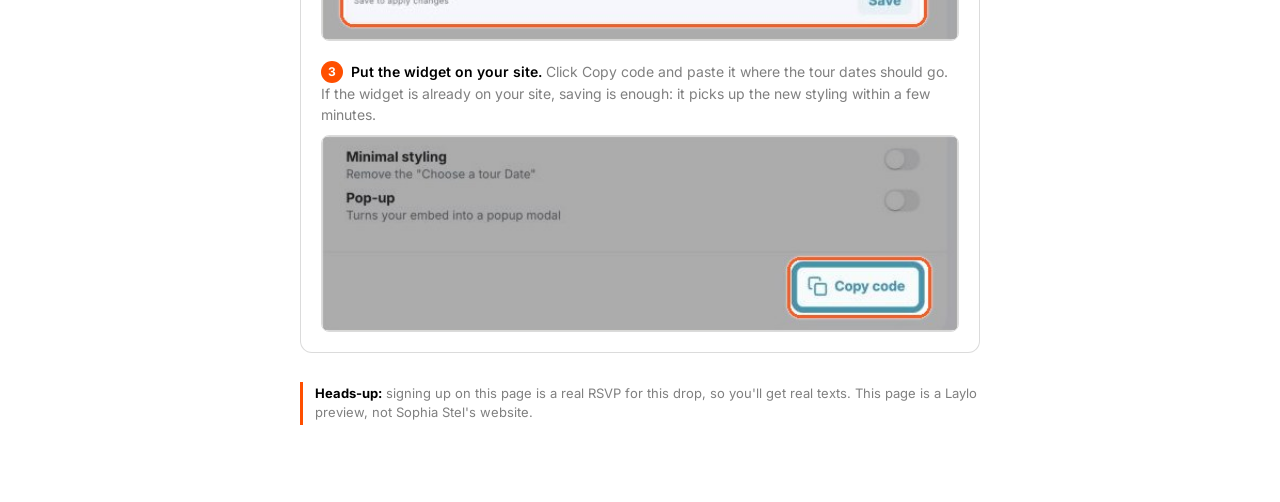
==== commit bbcbc9e7: "Replace the embed code on live previews with setup steps The widget code has to come from the artist" ====
--- a/previews/sophia-stel-e05f8eaf/index.html
+++ b/previews/sophia-stel-e05f8eaf/index.html
@@ -161,6 +161,15 @@
     list-style-position: inside;
   }
   details[open] summary { margin-bottom: 12px; }
+  .panel p strong { color: var(--ink); font-weight: 600; }
+  .howto h2 { margin-bottom: 12px; }
+  .steps { list-style: none; margin: 0; padding: 0; display: grid; gap: 20px; }
+  .steps p { margin: 0 0 10px; font-size: 14px; color: var(--muted); }
+  .steps .num {
+    display: inline-grid; place-items: center; width: 22px; height: 22px; margin-right: 8px;
+    border-radius: 50%; background: var(--accent); color: #fff; font-size: 12px; font-weight: 700; vertical-align: 1px;
+  }
+  .steps img { display: block; width: 100%; height: auto; border-radius: 8px; border: 1px solid var(--line); }
   .note {
     font-size: 13px;
     color: var(--muted);
@@ -207,7 +216,7 @@
 allow="web-share"
 allowtransparency="true"
 style="width: 1px; min-width: 100%; max-width: 1000px"
-src="https://embed.laylo.com?dropId=e05f8eaf-c834-4212-a7f0-0566f1b593dc&color=000000&minimal=false&theme=light&background=transparent&customFontUrl=https%3A%2F%2Ffonts.gstatic.com%2Fs%2Ftinos%2Fv26%2FbuE4poGnedXvwjX7fmRD8iI_.woff2">
+src="https://embed.laylo.com?dropId=e05f8eaf-c834-4212-a7f0-0566f1b593dc&color=b6bdce&minimal=false&theme=light">
 </iframe><div style="display: flex; justify-content: space-between; align-items: center; gap: 4px; padding: 8px 16px;">
 <a href="https://laylo.com/jake-laylo?utm_source=multidropEmbed&utm_campaign=e05f8eaf-c834-4212-a7f0-0566f1b593dc&utm_medium=profileLink" target="_blank" style="color: inherit; font-size: 10px; font-style: normal; font-weight: 400; line-height: 12px; letter-spacing: 0.2px; text-decoration-line: underline; text-decoration-style: dotted; text-decoration-skip-ink: none; text-decoration-thickness: auto; text-underline-offset: auto;text-underline-position: from-font;">Follow jvogter25</a>
 <a href="https://laylo.com/d/e05f8eaf-c834-4212-a7f0-0566f1b593dc?utm_source=multidropEmbed&utm_campaign=e05f8eaf-c834-4212-a7f0-0566f1b593dc&utm_medium=multridropLink" target="_blank" style="color: inherit; font-size: 10px; font-style: normal; font-weight: 400; line-height: 12px; letter-spacing: 0.2px; text-decoration-line: underline; text-decoration-style: dotted; text-decoration-skip-ink: none; text-decoration-thickness: auto; text-underline-offset: auto;text-underline-position: from-font;">View on Laylo</a>
@@ -219,39 +228,16 @@
       <div class="panel">
         <div class="panel-head">
           <div>
-            <h2>Embed code</h2>
-            <p>Paste this on your site where the tour dates should appear.</p>
+            <h2>Custom CSS</h2>
+            <p>Go to your multidrop in Laylo, open the <strong>Sharing</strong> tab, scroll to <strong>Advanced options</strong> and paste this into the <strong>Custom CSS</strong> field. Hit <strong>Save</strong>, then click <strong>Copy code</strong> to put the widget on your site.</p>
           </div>
-          <button class="copy" type="button" data-copy="embed-code">Copy code</button>
-        </div>
-        <pre id="embed-code">&lt;script src=&quot;https://embed.laylo.com/laylo-sdk.js&quot;&gt;&lt;/script&gt;
-&lt;iframe
-id=&quot;laylo-drop-e05f8eaf-c834-4212-a7f0-0566f1b593dc&quot;
-frameborder=&quot;0&quot;
-scrolling=&quot;no&quot;
-allow=&quot;web-share&quot;
-allowtransparency=&quot;true&quot;
-style=&quot;width: 1px; min-width: 100%; max-width: 1000px&quot;
-src=&quot;https://embed.laylo.com?dropId=e05f8eaf-c834-4212-a7f0-0566f1b593dc&amp;color=000000&amp;minimal=false&amp;theme=light&amp;background=transparent&amp;customFontUrl=https%3A%2F%2Ffonts.gstatic.com%2Fs%2Ftinos%2Fv26%2FbuE4poGnedXvwjX7fmRD8iI_.woff2&quot;&gt;
-&lt;/iframe&gt;&lt;div style=&quot;display: flex; justify-content: space-between; align-items: center; gap: 4px; padding: 8px 16px;&quot;&gt;
-&lt;a href=&quot;https://laylo.com/jake-laylo?utm_source=multidropEmbed&amp;utm_campaign=e05f8eaf-c834-4212-a7f0-0566f1b593dc&amp;utm_medium=profileLink&quot; target=&quot;_blank&quot; style=&quot;color: inherit; font-size: 10px; font-style: normal; font-weight: 400; line-height: 12px; letter-spacing: 0.2px; text-decoration-line: underline; text-decoration-style: dotted; text-decoration-skip-ink: none; text-decoration-thickness: auto; text-underline-offset: auto;text-underline-position: from-font;&quot;&gt;Follow jvogter25&lt;/a&gt;
-&lt;a href=&quot;https://laylo.com/d/e05f8eaf-c834-4212-a7f0-0566f1b593dc?utm_source=multidropEmbed&amp;utm_campaign=e05f8eaf-c834-4212-a7f0-0566f1b593dc&amp;utm_medium=multridropLink&quot; target=&quot;_blank&quot; style=&quot;color: inherit; font-size: 10px; font-style: normal; font-weight: 400; line-height: 12px; letter-spacing: 0.2px; text-decoration-line: underline; text-decoration-style: dotted; text-decoration-skip-ink: none; text-decoration-thickness: auto; text-underline-offset: auto;text-underline-position: from-font;&quot;&gt;View on Laylo&lt;/a&gt;
-&lt;/div&gt;</pre>
-      </div>
-
-      <details class="panel">
-        <summary>Custom CSS</summary>
-        <div class="panel-head">
-          <p>This styling is saved on the drop in Laylo (Sharing tab), so nothing extra goes on your site.</p>
           <button class="copy" type="button" data-copy="custom-css">Copy CSS</button>
         </div>
         <pre id="custom-css">/* Laylo tour widget: Sophia Stel (sophiastel.net/tour)
    Matches her tour list: Times New Roman throughout, lowercase dates and venues
    with wide tracking, grey cities, and a &quot;TICKETS -&gt;&quot; link set between two hairlines.
    Sizes follow her site&#x27;s scale: 12px in a desktop column, 15px when the widget is phone-narrow.
-   Pair with embed settings: color=000000  theme=light  background=transparent
-                             customFontUrl=&lt;Tinos woff2, same file her homepage embed uses&gt;
-   Works best with &quot;large dates&quot; on, so each stop reads &quot;mar 4&quot; above the venue. */
+   Paste into Custom CSS on the multidrop&#x27;s Sharing tab (Advanced options), then Save. */
 
 @import url(&#x27;https://fonts.googleapis.com/css2?family=Tinos:wght@400;700&amp;display=swap&#x27;);
 
@@ -278,6 +264,27 @@
   font-size: var(--ss-size) !important;
 }
 
+/* The list wrapper. Unless minimal is on, Laylo fills it with the drop color
+   at 50% (grey for black) behind a blur. Not in the field list; stable ID. */
+#list-container {
+  background: transparent !important;
+  border: 0 !important;
+  box-shadow: none !important;
+  backdrop-filter: none !important;
+  -webkit-backdrop-filter: none !important;
+  border-radius: 0 !important;
+  padding: 0 !important;
+}
+
+/* Laylo&#x27;s default embed code (no transparent background) also outlines the list
+   and washes each row and the open card with a white gradient and blur. */
+.ld2-multidrop-row-unopened,
+#flip-card-inner {
+  background: none !important;
+  backdrop-filter: none !important;
+  -webkit-backdrop-filter: none !important;
+}
+
 #laylo-drop-instructions-container {
   background: transparent !important;
   padding: 0 0 1.6em !important;
@@ -303,6 +310,8 @@
   min-height: 0 !important;
   margin: 0 !important;
   font-size: var(--ss-size) !important;
+  /* Laylo fades rows from white; without this they flash white on load */
+  transition: none !important;
 }
 
 /* Row padding lives on the wrapper around the row content */
@@ -414,7 +423,9 @@
   color: var(--ss-ink) !important;
 }
 
-.laylo-stop-location-pin {
+/* Hide the pin and its wrapper; an empty wrapper throws off the label&#x27;s baseline */
+.laylo-stop-location-pin,
+.laylo-stop-location-tag :has(&gt; .laylo-stop-location-pin) {
   display: none !important;
 }
 
@@ -712,7 +723,25 @@
   color: var(--ss-muted) !important;
 }
 </pre>
-      </details>
+      </div>
+
+      <div class="panel howto">
+        <h2>Put it on your site</h2>
+        <ol class="steps">
+          <li>
+            <p><span class="num" aria-hidden="true">1</span><strong>Open the Sharing tab.</strong> Go to your multidrop in Laylo and click Sharing.</p>
+            <img src="../guide/step-1-sharing-tab.jpg" alt="A multidrop in Laylo with the Sharing tab highlighted" width="614" height="202">
+          </li>
+          <li>
+            <p><span class="num" aria-hidden="true">2</span><strong>Paste the CSS and save.</strong> Scroll to Advanced options, paste the CSS into the Custom CSS field (replacing what's there) and hit Save.</p>
+            <img src="../guide/step-2-custom-css.jpg" alt="The Custom CSS field under Advanced options, with CSS pasted in and the Save button" width="596" height="282">
+          </li>
+          <li>
+            <p><span class="num" aria-hidden="true">3</span><strong>Put the widget on your site.</strong> Click Copy code and paste it where the tour dates should go. If the widget is already on your site, saving is enough: it picks up the new styling within a few minutes.</p>
+            <img src="../guide/step-3-copy-code.jpg" alt="The Copy code button at the bottom of the Sharing tab" width="596" height="182">
+          </li>
+        </ol>
+      </div>
 
       <p class="note"><strong>Heads-up:</strong> signing up on this page is a real RSVP for this drop, so you'll get real texts. This page is a Laylo preview, not Sophia Stel's website.</p>
     </section>
@@ -724,7 +753,7 @@
        same path the widget uses for saved CSS, so the preview shows it before anyone
        saves it in Laylo. The embed code customers paste does not include this. */
     (function () {
-      var CSS = "/* Laylo tour widget: Sophia Stel (sophiastel.net/tour)\n   Matches her tour list: Times New Roman throughout, lowercase dates and venues\n   with wide tracking, grey cities, and a \"TICKETS ->\" link set between two hairlines.\n   Sizes follow her site's scale: 12px in a desktop column, 15px when the widget is phone-narrow.\n   Pair with embed settings: color=000000  theme=light  background=transparent\n                             customFontUrl=<Tinos woff2, same file her homepage embed uses>\n   Works best with \"large dates\" on, so each stop reads \"mar 4\" above the venue. */\n\n@import url('https://fonts.googleapis.com/css2?family=Tinos:wght@400;700&display=swap');\n\n:root {\n  --ss-serif: 'Times New Roman', Times, 'Tinos', serif;\n  --ss-size: 12px;\n  --ss-ink: #000000;\n  --ss-muted: rgba(0, 0, 0, 0.5);\n  --ss-rule: 1px solid #000000;\n  --ss-track: 0.04em;\n  --ss-track-wide: 0.09em;\n}\n\n@media (max-width: 479px) {\n  :root { --ss-size: 15px; }\n}\n\n/* ---------- Tour list ---------- */\n\n#laylo-drop-container {\n  background: transparent !important;\n  color: var(--ss-ink) !important;\n  font-family: var(--ss-serif) !important;\n  font-size: var(--ss-size) !important;\n}\n\n#laylo-drop-instructions-container {\n  background: transparent !important;\n  padding: 0 0 1.6em !important;\n}\n\n#laylo-drop-choose-a-date {\n  font-family: var(--ss-serif) !important;\n  font-size: var(--ss-size) !important;\n  font-weight: 400 !important;\n  line-height: 1 !important;\n  letter-spacing: var(--ss-track) !important;\n  text-transform: uppercase !important;\n  text-align: left !important;\n  color: var(--ss-ink) !important;\n}\n\n.laylo-stop-row {\n  background: transparent !important;\n  border: 0 !important;\n  border-radius: 0 !important;\n  box-shadow: none !important;\n  backdrop-filter: none !important;\n  min-height: 0 !important;\n  margin: 0 !important;\n  font-size: var(--ss-size) !important;\n}\n\n/* Row padding lives on the wrapper around the row content */\ndiv:has(> .laylo-stop-row-content) {\n  padding: 0.93em 0 !important;\n}\n\n.laylo-stop-row:first-child div:has(> .laylo-stop-row-content) {\n  padding-top: 0 !important;\n}\n\n.laylo-stop-row-content {\n  display: flex !important;\n  flex-wrap: nowrap !important;\n  align-items: center !important;\n  gap: 1.07em !important;\n}\n\n/* Date and city on one line, venue under it: the title and location\n   wrappers step aside so their contents share one flex line */\n.laylo-stop-title-column {\n  width: auto !important;\n  flex: 1 1 auto !important;\n  min-width: 0 !important;\n  display: flex !important;\n  flex-wrap: wrap !important;\n  align-items: baseline !important;\n  column-gap: 1.07em !important;\n  row-gap: 0.4em !important;\n}\n\n.laylo-stop-title-column > div:not(.laylo-stop-date),\n.laylo-stop-title-column > div:not(.laylo-stop-date) > div {\n  display: contents !important;\n}\n\n.laylo-stop-date {\n  order: 0 !important;\n  display: inline-flex !important;\n  flex-direction: row !important;\n  align-items: baseline !important;\n  gap: 0.33em !important;\n  width: auto !important;\n  height: auto !important;\n  padding: 0 !important;\n  border: 0 !important;\n  border-radius: 0 !important;\n  background: none !important;\n}\n\n.laylo-stop-date-month,\n.laylo-stop-date-day {\n  margin: 0 !important;\n  font-family: var(--ss-serif) !important;\n  font-size: var(--ss-size) !important;\n  font-weight: 400 !important;\n  line-height: 1.1 !important;\n  letter-spacing: var(--ss-track-wide) !important;\n  text-transform: lowercase !important;\n  color: var(--ss-ink) !important;\n}\n\n.laylo-stop-date-year {\n  display: none !important;\n}\n\n.laylo-stop-title {\n  order: 2 !important;\n  flex-basis: 100% !important;\n  margin: 0 !important;\n  font-family: var(--ss-serif) !important;\n  font-size: var(--ss-size) !important;\n  font-weight: 400 !important;\n  line-height: 1.1 !important;\n  letter-spacing: var(--ss-track-wide) !important;\n  text-transform: lowercase !important;\n  text-align: left !important;\n  color: var(--ss-ink) !important;\n}\n\n.laylo-stop-location {\n  order: 1 !important;\n  margin: 0 !important;\n  font-family: var(--ss-serif) !important;\n  font-size: var(--ss-size) !important;\n  font-weight: 400 !important;\n  line-height: 1.1 !important;\n  letter-spacing: var(--ss-track-wide) !important;\n  text-transform: lowercase !important;\n  color: var(--ss-muted) !important;\n}\n\n/* \"NEAR YOU\" becomes a plain uppercase label, like her nav */\n.laylo-stop-location-tag {\n  order: 1 !important;\n  margin: 0 !important;\n  padding: 0 !important;\n  border-radius: 0 !important;\n  background: transparent !important;\n}\n\n.laylo-stop-location-text {\n  font-family: var(--ss-serif) !important;\n  font-size: var(--ss-size) !important;\n  font-weight: 400 !important;\n  line-height: 1.1 !important;\n  letter-spacing: var(--ss-track) !important;\n  text-transform: uppercase !important;\n  color: var(--ss-ink) !important;\n}\n\n.laylo-stop-location-pin {\n  display: none !important;\n}\n\n.laylo-stop-button-column,\n.laylo-stop-button-column > div {\n  flex: 0 0 auto !important;\n  width: auto !important;\n  min-width: 0 !important;\n}\n\n/* Her link block: label and arrow between two 1px rules */\n.laylo-stop-button {\n  display: flex !important;\n  align-items: center !important;\n  justify-content: space-between !important;\n  gap: 0.53em !important;\n  width: 5.8em !important;\n  min-width: 5.8em !important;\n  height: 1.47em !important;\n  min-height: 0 !important;\n  margin: 0 !important;\n  padding: 0 !important;\n  background: transparent !important;\n  color: var(--ss-ink) !important;\n  border: 0 !important;\n  border-top: var(--ss-rule) !important;\n  border-bottom: var(--ss-rule) !important;\n  border-radius: 0 !important;\n  box-shadow: none !important;\n  font-family: var(--ss-serif) !important;\n  font-size: var(--ss-size) !important;\n  font-weight: 400 !important;\n  line-height: 1 !important;\n  letter-spacing: var(--ss-track) !important;\n  text-transform: uppercase !important;\n  text-align: left !important;\n  transition: opacity 0.12s ease !important;\n}\n\n.laylo-stop-button::after {\n  content: \"\\2192\";\n  flex-shrink: 0;\n}\n\n.laylo-stop-button:hover {\n  background: transparent !important;\n  box-shadow: none !important;\n  opacity: 0.55 !important;\n}\n\n/* Phone width: the link block drops under the show, left-aligned, as on her site */\n@media (max-width: 479px) {\n  .laylo-stop-row-content {\n    flex-wrap: wrap !important;\n    row-gap: 0.67em !important;\n  }\n  .laylo-stop-title-column {\n    flex-basis: 100% !important;\n  }\n  .laylo-stop-button-column,\n  .laylo-stop-button-column > div {\n    justify-content: flex-start !important;\n  }\n}\n\n/* ---------- RSVP card (opens after picking a date) ---------- */\n\n#laylo-rsvp-card-container {\n  background: #ffffff !important;\n  color: var(--ss-ink) !important;\n  border: 0 !important;\n  border-top: var(--ss-rule) !important;\n  border-bottom: var(--ss-rule) !important;\n  border-radius: 0 !important;\n  box-shadow: none !important;\n  font-family: var(--ss-serif) !important;\n  font-size: var(--ss-size) !important;\n}\n\n.laylo-rsvp-card-content {\n  gap: 1.07em !important;\n}\n\n.laylo-rsvp-header {\n  gap: 0.4em !important;\n}\n\n.laylo-rsvp-profile-title {\n  font-family: var(--ss-serif) !important;\n  font-size: var(--ss-size) !important;\n  font-weight: 400 !important;\n  letter-spacing: var(--ss-track) !important;\n  text-transform: uppercase !important;\n  color: var(--ss-ink) !important;\n}\n\n#laylo-rsvp-card-title {\n  font-family: var(--ss-serif) !important;\n  font-size: var(--ss-size) !important;\n  font-weight: 400 !important;\n  line-height: 1.1 !important;\n  letter-spacing: var(--ss-track-wide) !important;\n  text-transform: lowercase !important;\n  color: var(--ss-ink) !important;\n}\n\n#laylo-rsvp-date {\n  font-family: var(--ss-serif) !important;\n  font-size: var(--ss-size) !important;\n  font-weight: 400 !important;\n  letter-spacing: var(--ss-track-wide) !important;\n  text-transform: lowercase !important;\n  color: var(--ss-ink) !important;\n}\n\n#laylo-rsvp-countdown {\n  font-family: var(--ss-serif) !important;\n  font-size: var(--ss-size) !important;\n  letter-spacing: var(--ss-track-wide) !important;\n  color: var(--ss-muted) !important;\n}\n\n#laylo-rsvp-subtitle {\n  font-family: var(--ss-serif) !important;\n  font-size: calc(var(--ss-size) * 0.8) !important;\n  line-height: 1.3 !important;\n  letter-spacing: var(--ss-track) !important;\n  color: var(--ss-muted) !important;\n}\n\n/* Phone field: a single bottom rule. Inputs stay at 16px so iPhones don't zoom in. */\ndiv:has(> .laylo-rsvp-form) {\n  background: transparent !important;\n  border: 0 !important;\n  border-bottom: var(--ss-rule) !important;\n  border-radius: 0 !important;\n  box-shadow: none !important;\n  padding-left: 0 !important;\n}\n\n.laylo-rsvp-form {\n  background: transparent !important;\n}\n\n.laylo-rsvp-form input {\n  font-family: var(--ss-serif) !important;\n  font-size: 16px !important;\n  letter-spacing: var(--ss-track-wide) !important;\n  color: var(--ss-ink) !important;\n}\n\n#laylo-rsvp-submit-button,\n.laylo-rsvp-submit-button {\n  display: inline-flex !important;\n  align-items: center !important;\n  gap: 0.53em !important;\n  min-width: 0 !important;\n  padding: 0 0 0 0.53em !important;\n  background: transparent !important;\n  color: var(--ss-ink) !important;\n  border: 0 !important;\n  border-radius: 0 !important;\n  box-shadow: none !important;\n  font-family: var(--ss-serif) !important;\n  font-size: var(--ss-size) !important;\n  font-weight: 400 !important;\n  letter-spacing: var(--ss-track) !important;\n  text-transform: uppercase !important;\n  transition: opacity 0.12s ease !important;\n}\n\n#laylo-rsvp-submit-button::after {\n  content: \"\\2192\";\n}\n\n#laylo-rsvp-submit-button:hover,\n.laylo-rsvp-submit-button:hover {\n  background: transparent !important;\n  opacity: 0.55 !important;\n}\n\n/* Keep the sending spinner visible on the transparent button */\n#laylo-rsvp-submit-button [aria-label=\"Submitting\"] {\n  color: var(--ss-ink) !important;\n}\n\n/* ---------- After signing up ---------- */\n\n#laylo-completed-subtext {\n  font-family: var(--ss-serif) !important;\n  font-size: var(--ss-size) !important;\n  letter-spacing: var(--ss-track-wide) !important;\n  color: var(--ss-ink) !important;\n}\n\n.laylo-completed-share-buttons {\n  background: transparent !important;\n  color: var(--ss-ink) !important;\n  border: 0 !important;\n  border-top: var(--ss-rule) !important;\n  border-bottom: var(--ss-rule) !important;\n  border-radius: 0 !important;\n  box-shadow: none !important;\n  font-family: var(--ss-serif) !important;\n  font-size: var(--ss-size) !important;\n  font-weight: 400 !important;\n  letter-spacing: var(--ss-track) !important;\n  text-transform: uppercase !important;\n}\n\n.laylo-completed-share-buttons:hover {\n  background: transparent !important;\n  opacity: 0.55 !important;\n}\n\n/* ---------- Code verification ---------- */\n\n#laylo-verify-enter-code-text {\n  font-family: var(--ss-serif) !important;\n  font-size: var(--ss-size) !important;\n  font-weight: 400 !important;\n  letter-spacing: var(--ss-track) !important;\n  text-transform: uppercase !important;\n  color: var(--ss-ink) !important;\n}\n\n#laylo-verify-sent-to-text {\n  font-family: var(--ss-serif) !important;\n  font-size: var(--ss-size) !important;\n  letter-spacing: var(--ss-track-wide) !important;\n  color: var(--ss-muted) !important;\n}\n\n#laylo-verify-expire-text {\n  font-family: var(--ss-serif) !important;\n  font-size: var(--ss-size) !important;\n  letter-spacing: var(--ss-track-wide) !important;\n  color: var(--ss-muted) !important;\n}\n\n#laylo-resend-code-text {\n  font-family: var(--ss-serif) !important;\n  font-size: var(--ss-size) !important;\n  letter-spacing: var(--ss-track-wide) !important;\n  color: var(--ss-ink) !important;\n  text-decoration: underline !important;\n  text-underline-offset: 0.2em !important;\n}\n\n/* ---------- Instagram RSVP ---------- */\n\n#laylo-instagram-rsvp-button {\n  justify-content: space-between !important;\n  height: auto !important;\n  min-height: 1.47em !important;\n  padding: 0.3em 0 !important;\n  background: transparent !important;\n  color: var(--ss-ink) !important;\n  border: 0 !important;\n  border-top: var(--ss-rule) !important;\n  border-bottom: var(--ss-rule) !important;\n  border-radius: 0 !important;\n  box-shadow: none !important;\n  font-family: var(--ss-serif) !important;\n  font-size: var(--ss-size) !important;\n  font-weight: 400 !important;\n  letter-spacing: var(--ss-track) !important;\n  text-transform: uppercase !important;\n}\n\n#laylo-instagram-rsvp-button::after {\n  content: \"\\2192\";\n}\n\n#laylo-instagram-rsvp-button:hover {\n  background: transparent !important;\n  opacity: 0.55 !important;\n}\n\n#laylo-rsvp-instagram-instructions {\n  font-family: var(--ss-serif) !important;\n  letter-spacing: var(--ss-track) !important;\n  color: var(--ss-muted) !important;\n}\n\n#laylo-instagram-confirmation-text {\n  font-family: var(--ss-serif) !important;\n  color: var(--ss-ink) !important;\n}\n\n#laylo-instagram-subtext {\n  font-family: var(--ss-serif) !important;\n  font-size: var(--ss-size) !important;\n  letter-spacing: var(--ss-track-wide) !important;\n  color: var(--ss-muted) !important;\n}\n";
+      var CSS = "/* Laylo tour widget: Sophia Stel (sophiastel.net/tour)\n   Matches her tour list: Times New Roman throughout, lowercase dates and venues\n   with wide tracking, grey cities, and a \"TICKETS ->\" link set between two hairlines.\n   Sizes follow her site's scale: 12px in a desktop column, 15px when the widget is phone-narrow.\n   Paste into Custom CSS on the multidrop's Sharing tab (Advanced options), then Save. */\n\n@import url('https://fonts.googleapis.com/css2?family=Tinos:wght@400;700&display=swap');\n\n:root {\n  --ss-serif: 'Times New Roman', Times, 'Tinos', serif;\n  --ss-size: 12px;\n  --ss-ink: #000000;\n  --ss-muted: rgba(0, 0, 0, 0.5);\n  --ss-rule: 1px solid #000000;\n  --ss-track: 0.04em;\n  --ss-track-wide: 0.09em;\n}\n\n@media (max-width: 479px) {\n  :root { --ss-size: 15px; }\n}\n\n/* ---------- Tour list ---------- */\n\n#laylo-drop-container {\n  background: transparent !important;\n  color: var(--ss-ink) !important;\n  font-family: var(--ss-serif) !important;\n  font-size: var(--ss-size) !important;\n}\n\n/* The list wrapper. Unless minimal is on, Laylo fills it with the drop color\n   at 50% (grey for black) behind a blur. Not in the field list; stable ID. */\n#list-container {\n  background: transparent !important;\n  border: 0 !important;\n  box-shadow: none !important;\n  backdrop-filter: none !important;\n  -webkit-backdrop-filter: none !important;\n  border-radius: 0 !important;\n  padding: 0 !important;\n}\n\n/* Laylo's default embed code (no transparent background) also outlines the list\n   and washes each row and the open card with a white gradient and blur. */\n.ld2-multidrop-row-unopened,\n#flip-card-inner {\n  background: none !important;\n  backdrop-filter: none !important;\n  -webkit-backdrop-filter: none !important;\n}\n\n#laylo-drop-instructions-container {\n  background: transparent !important;\n  padding: 0 0 1.6em !important;\n}\n\n#laylo-drop-choose-a-date {\n  font-family: var(--ss-serif) !important;\n  font-size: var(--ss-size) !important;\n  font-weight: 400 !important;\n  line-height: 1 !important;\n  letter-spacing: var(--ss-track) !important;\n  text-transform: uppercase !important;\n  text-align: left !important;\n  color: var(--ss-ink) !important;\n}\n\n.laylo-stop-row {\n  background: transparent !important;\n  border: 0 !important;\n  border-radius: 0 !important;\n  box-shadow: none !important;\n  backdrop-filter: none !important;\n  min-height: 0 !important;\n  margin: 0 !important;\n  font-size: var(--ss-size) !important;\n  /* Laylo fades rows from white; without this they flash white on load */\n  transition: none !important;\n}\n\n/* Row padding lives on the wrapper around the row content */\ndiv:has(> .laylo-stop-row-content) {\n  padding: 0.93em 0 !important;\n}\n\n.laylo-stop-row:first-child div:has(> .laylo-stop-row-content) {\n  padding-top: 0 !important;\n}\n\n.laylo-stop-row-content {\n  display: flex !important;\n  flex-wrap: nowrap !important;\n  align-items: center !important;\n  gap: 1.07em !important;\n}\n\n/* Date and city on one line, venue under it: the title and location\n   wrappers step aside so their contents share one flex line */\n.laylo-stop-title-column {\n  width: auto !important;\n  flex: 1 1 auto !important;\n  min-width: 0 !important;\n  display: flex !important;\n  flex-wrap: wrap !important;\n  align-items: baseline !important;\n  column-gap: 1.07em !important;\n  row-gap: 0.4em !important;\n}\n\n.laylo-stop-title-column > div:not(.laylo-stop-date),\n.laylo-stop-title-column > div:not(.laylo-stop-date) > div {\n  display: contents !important;\n}\n\n.laylo-stop-date {\n  order: 0 !important;\n  display: inline-flex !important;\n  flex-direction: row !important;\n  align-items: baseline !important;\n  gap: 0.33em !important;\n  width: auto !important;\n  height: auto !important;\n  padding: 0 !important;\n  border: 0 !important;\n  border-radius: 0 !important;\n  background: none !important;\n}\n\n.laylo-stop-date-month,\n.laylo-stop-date-day {\n  margin: 0 !important;\n  font-family: var(--ss-serif) !important;\n  font-size: var(--ss-size) !important;\n  font-weight: 400 !important;\n  line-height: 1.1 !important;\n  letter-spacing: var(--ss-track-wide) !important;\n  text-transform: lowercase !important;\n  color: var(--ss-ink) !important;\n}\n\n.laylo-stop-date-year {\n  display: none !important;\n}\n\n.laylo-stop-title {\n  order: 2 !important;\n  flex-basis: 100% !important;\n  margin: 0 !important;\n  font-family: var(--ss-serif) !important;\n  font-size: var(--ss-size) !important;\n  font-weight: 400 !important;\n  line-height: 1.1 !important;\n  letter-spacing: var(--ss-track-wide) !important;\n  text-transform: lowercase !important;\n  text-align: left !important;\n  color: var(--ss-ink) !important;\n}\n\n.laylo-stop-location {\n  order: 1 !important;\n  margin: 0 !important;\n  font-family: var(--ss-serif) !important;\n  font-size: var(--ss-size) !important;\n  font-weight: 400 !important;\n  line-height: 1.1 !important;\n  letter-spacing: var(--ss-track-wide) !important;\n  text-transform: lowercase !important;\n  color: var(--ss-muted) !important;\n}\n\n/* \"NEAR YOU\" becomes a plain uppercase label, like her nav */\n.laylo-stop-location-tag {\n  order: 1 !important;\n  margin: 0 !important;\n  padding: 0 !important;\n  border-radius: 0 !important;\n  background: transparent !important;\n}\n\n.laylo-stop-location-text {\n  font-family: var(--ss-serif) !important;\n  font-size: var(--ss-size) !important;\n  font-weight: 400 !important;\n  line-height: 1.1 !important;\n  letter-spacing: var(--ss-track) !important;\n  text-transform: uppercase !important;\n  color: var(--ss-ink) !important;\n}\n\n/* Hide the pin and its wrapper; an empty wrapper throws off the label's baseline */\n.laylo-stop-location-pin,\n.laylo-stop-location-tag :has(> .laylo-stop-location-pin) {\n  display: none !important;\n}\n\n.laylo-stop-button-column,\n.laylo-stop-button-column > div {\n  flex: 0 0 auto !important;\n  width: auto !important;\n  min-width: 0 !important;\n}\n\n/* Her link block: label and arrow between two 1px rules */\n.laylo-stop-button {\n  display: flex !important;\n  align-items: center !important;\n  justify-content: space-between !important;\n  gap: 0.53em !important;\n  width: 5.8em !important;\n  min-width: 5.8em !important;\n  height: 1.47em !important;\n  min-height: 0 !important;\n  margin: 0 !important;\n  padding: 0 !important;\n  background: transparent !important;\n  color: var(--ss-ink) !important;\n  border: 0 !important;\n  border-top: var(--ss-rule) !important;\n  border-bottom: var(--ss-rule) !important;\n  border-radius: 0 !important;\n  box-shadow: none !important;\n  font-family: var(--ss-serif) !important;\n  font-size: var(--ss-size) !important;\n  font-weight: 400 !important;\n  line-height: 1 !important;\n  letter-spacing: var(--ss-track) !important;\n  text-transform: uppercase !important;\n  text-align: left !important;\n  transition: opacity 0.12s ease !important;\n}\n\n.laylo-stop-button::after {\n  content: \"\\2192\";\n  flex-shrink: 0;\n}\n\n.laylo-stop-button:hover {\n  background: transparent !important;\n  box-shadow: none !important;\n  opacity: 0.55 !important;\n}\n\n/* Phone width: the link block drops under the show, left-aligned, as on her site */\n@media (max-width: 479px) {\n  .laylo-stop-row-content {\n    flex-wrap: wrap !important;\n    row-gap: 0.67em !important;\n  }\n  .laylo-stop-title-column {\n    flex-basis: 100% !important;\n  }\n  .laylo-stop-button-column,\n  .laylo-stop-button-column > div {\n    justify-content: flex-start !important;\n  }\n}\n\n/* ---------- RSVP card (opens after picking a date) ---------- */\n\n#laylo-rsvp-card-container {\n  background: #ffffff !important;\n  color: var(--ss-ink) !important;\n  border: 0 !important;\n  border-top: var(--ss-rule) !important;\n  border-bottom: var(--ss-rule) !important;\n  border-radius: 0 !important;\n  box-shadow: none !important;\n  font-family: var(--ss-serif) !important;\n  font-size: var(--ss-size) !important;\n}\n\n.laylo-rsvp-card-content {\n  gap: 1.07em !important;\n}\n\n.laylo-rsvp-header {\n  gap: 0.4em !important;\n}\n\n.laylo-rsvp-profile-title {\n  font-family: var(--ss-serif) !important;\n  font-size: var(--ss-size) !important;\n  font-weight: 400 !important;\n  letter-spacing: var(--ss-track) !important;\n  text-transform: uppercase !important;\n  color: var(--ss-ink) !important;\n}\n\n#laylo-rsvp-card-title {\n  font-family: var(--ss-serif) !important;\n  font-size: var(--ss-size) !important;\n  font-weight: 400 !important;\n  line-height: 1.1 !important;\n  letter-spacing: var(--ss-track-wide) !important;\n  text-transform: lowercase !important;\n  color: var(--ss-ink) !important;\n}\n\n#laylo-rsvp-date {\n  font-family: var(--ss-serif) !important;\n  font-size: var(--ss-size) !important;\n  font-weight: 400 !important;\n  letter-spacing: var(--ss-track-wide) !important;\n  text-transform: lowercase !important;\n  color: var(--ss-ink) !important;\n}\n\n#laylo-rsvp-countdown {\n  font-family: var(--ss-serif) !important;\n  font-size: var(--ss-size) !important;\n  letter-spacing: var(--ss-track-wide) !important;\n  color: var(--ss-muted) !important;\n}\n\n#laylo-rsvp-subtitle {\n  font-family: var(--ss-serif) !important;\n  font-size: calc(var(--ss-size) * 0.8) !important;\n  line-height: 1.3 !important;\n  letter-spacing: var(--ss-track) !important;\n  color: var(--ss-muted) !important;\n}\n\n/* Phone field: a single bottom rule. Inputs stay at 16px so iPhones don't zoom in. */\ndiv:has(> .laylo-rsvp-form) {\n  background: transparent !important;\n  border: 0 !important;\n  border-bottom: var(--ss-rule) !important;\n  border-radius: 0 !important;\n  box-shadow: none !important;\n  padding-left: 0 !important;\n}\n\n.laylo-rsvp-form {\n  background: transparent !important;\n}\n\n.laylo-rsvp-form input {\n  font-family: var(--ss-serif) !important;\n  font-size: 16px !important;\n  letter-spacing: var(--ss-track-wide) !important;\n  color: var(--ss-ink) !important;\n}\n\n#laylo-rsvp-submit-button,\n.laylo-rsvp-submit-button {\n  display: inline-flex !important;\n  align-items: center !important;\n  gap: 0.53em !important;\n  min-width: 0 !important;\n  padding: 0 0 0 0.53em !important;\n  background: transparent !important;\n  color: var(--ss-ink) !important;\n  border: 0 !important;\n  border-radius: 0 !important;\n  box-shadow: none !important;\n  font-family: var(--ss-serif) !important;\n  font-size: var(--ss-size) !important;\n  font-weight: 400 !important;\n  letter-spacing: var(--ss-track) !important;\n  text-transform: uppercase !important;\n  transition: opacity 0.12s ease !important;\n}\n\n#laylo-rsvp-submit-button::after {\n  content: \"\\2192\";\n}\n\n#laylo-rsvp-submit-button:hover,\n.laylo-rsvp-submit-button:hover {\n  background: transparent !important;\n  opacity: 0.55 !important;\n}\n\n/* Keep the sending spinner visible on the transparent button */\n#laylo-rsvp-submit-button [aria-label=\"Submitting\"] {\n  color: var(--ss-ink) !important;\n}\n\n/* ---------- After signing up ---------- */\n\n#laylo-completed-subtext {\n  font-family: var(--ss-serif) !important;\n  font-size: var(--ss-size) !important;\n  letter-spacing: var(--ss-track-wide) !important;\n  color: var(--ss-ink) !important;\n}\n\n.laylo-completed-share-buttons {\n  background: transparent !important;\n  color: var(--ss-ink) !important;\n  border: 0 !important;\n  border-top: var(--ss-rule) !important;\n  border-bottom: var(--ss-rule) !important;\n  border-radius: 0 !important;\n  box-shadow: none !important;\n  font-family: var(--ss-serif) !important;\n  font-size: var(--ss-size) !important;\n  font-weight: 400 !important;\n  letter-spacing: var(--ss-track) !important;\n  text-transform: uppercase !important;\n}\n\n.laylo-completed-share-buttons:hover {\n  background: transparent !important;\n  opacity: 0.55 !important;\n}\n\n/* ---------- Code verification ---------- */\n\n#laylo-verify-enter-code-text {\n  font-family: var(--ss-serif) !important;\n  font-size: var(--ss-size) !important;\n  font-weight: 400 !important;\n  letter-spacing: var(--ss-track) !important;\n  text-transform: uppercase !important;\n  color: var(--ss-ink) !important;\n}\n\n#laylo-verify-sent-to-text {\n  font-family: var(--ss-serif) !important;\n  font-size: var(--ss-size) !important;\n  letter-spacing: var(--ss-track-wide) !important;\n  color: var(--ss-muted) !important;\n}\n\n#laylo-verify-expire-text {\n  font-family: var(--ss-serif) !important;\n  font-size: var(--ss-size) !important;\n  letter-spacing: var(--ss-track-wide) !important;\n  color: var(--ss-muted) !important;\n}\n\n#laylo-resend-code-text {\n  font-family: var(--ss-serif) !important;\n  font-size: var(--ss-size) !important;\n  letter-spacing: var(--ss-track-wide) !important;\n  color: var(--ss-ink) !important;\n  text-decoration: underline !important;\n  text-underline-offset: 0.2em !important;\n}\n\n/* ---------- Instagram RSVP ---------- */\n\n#laylo-instagram-rsvp-button {\n  justify-content: space-between !important;\n  height: auto !important;\n  min-height: 1.47em !important;\n  padding: 0.3em 0 !important;\n  background: transparent !important;\n  color: var(--ss-ink) !important;\n  border: 0 !important;\n  border-top: var(--ss-rule) !important;\n  border-bottom: var(--ss-rule) !important;\n  border-radius: 0 !important;\n  box-shadow: none !important;\n  font-family: var(--ss-serif) !important;\n  font-size: var(--ss-size) !important;\n  font-weight: 400 !important;\n  letter-spacing: var(--ss-track) !important;\n  text-transform: uppercase !important;\n}\n\n#laylo-instagram-rsvp-button::after {\n  content: \"\\2192\";\n}\n\n#laylo-instagram-rsvp-button:hover {\n  background: transparent !important;\n  opacity: 0.55 !important;\n}\n\n#laylo-rsvp-instagram-instructions {\n  font-family: var(--ss-serif) !important;\n  letter-spacing: var(--ss-track) !important;\n  color: var(--ss-muted) !important;\n}\n\n#laylo-instagram-confirmation-text {\n  font-family: var(--ss-serif) !important;\n  color: var(--ss-ink) !important;\n}\n\n#laylo-instagram-subtext {\n  font-family: var(--ss-serif) !important;\n  font-size: var(--ss-size) !important;\n  letter-spacing: var(--ss-track-wide) !important;\n  color: var(--ss-muted) !important;\n}\n";
       var DROP_ID = "e05f8eaf-c834-4212-a7f0-0566f1b593dc";
       var DEFAULT_CSS = '/* Laylo default styling */';
       var mode = 'custom';
